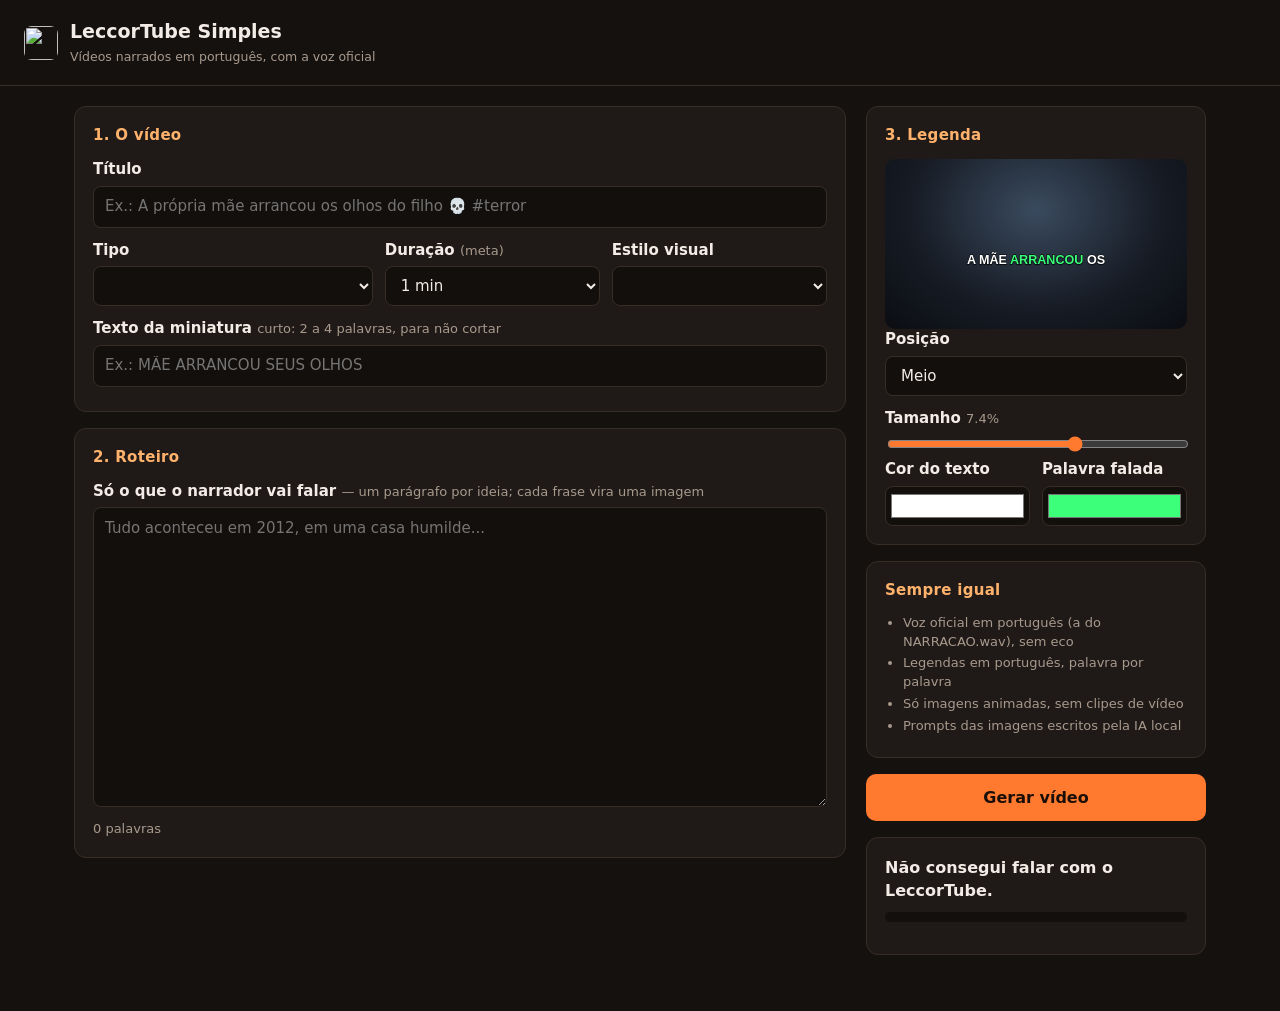
==== simples/index.html @ 1c22ff1b "feat: adiciona a escolha da posição da legenda no LeccorTube Simples" ====
<!doctype html>
<html lang="pt-BR">
<head>
<meta charset="utf-8">
<meta name="viewport" content="width=device-width, initial-scale=1">
<title>LeccorTube Simples</title>
<link rel="icon" href="http://127.0.0.1:7860/static/brand/favicon.png">
<style>
  :root {
    --bg: #14110f; --card: #1f1a17; --line: #362d27; --txt: #f3ece6; --mut: #a8998d;
    --acc: #ff7a2f; --acc2: #ffb26b; --ok: #3cff7a; --err: #ff5d5d;
  }
  * { box-sizing: border-box; }
  body { margin: 0; background: var(--bg); color: var(--txt); font: 15px/1.45 "Segoe UI", system-ui, sans-serif; }
  header { display: flex; align-items: center; gap: 12px; padding: 18px 24px; border-bottom: 1px solid var(--line); }
  header img { width: 34px; height: 34px; border-radius: 8px; }
  header h1 { font-size: 19px; margin: 0; }
  header small { color: var(--mut); }
  main { display: grid; grid-template-columns: minmax(0, 1fr) 340px; gap: 20px; max-width: 1180px; margin: 0 auto; padding: 20px 24px 40px; }
  @media (max-width: 900px) { main { grid-template-columns: 1fr; } }
  .card { background: var(--card); border: 1px solid var(--line); border-radius: 12px; padding: 18px; margin-bottom: 16px; }
  .card h2 { font-size: 15px; margin: 0 0 12px; color: var(--acc2); letter-spacing: .3px; }
  label { display: block; font-weight: 600; margin: 12px 0 5px; }
  label:first-of-type { margin-top: 0; }
  .hint { color: var(--mut); font-weight: 400; font-size: 13px; }
  input[type=text], input[type=number], select, textarea {
    width: 100%; background: #120f0d; color: var(--txt); border: 1px solid var(--line); border-radius: 8px;
    padding: 9px 11px; font: inherit; }
  textarea { min-height: 300px; resize: vertical; line-height: 1.55; }
  input:focus, select:focus, textarea:focus { outline: 2px solid var(--acc); outline-offset: -1px; }
  .row { display: grid; grid-template-columns: 1fr 1fr; gap: 12px; }
  .row3 { display: grid; grid-template-columns: 1.3fr 1fr 1fr; gap: 12px; align-items: end; }
  .meta { display: flex; justify-content: space-between; margin-top: 6px; font-size: 13px; color: var(--mut); }
  .warn { color: var(--acc2); }
  .bad { color: var(--err); }
  input[type=color] { width: 100%; height: 40px; border: 1px solid var(--line); border-radius: 8px; background: #120f0d; padding: 3px; }
  input[type=range] { width: 100%; accent-color: var(--acc); }
  .preview { position: relative; aspect-ratio: 9/16; max-height: 420px; margin: 0 auto; border-radius: 10px; overflow: hidden;
    background: radial-gradient(ellipse at 50% 30%, #3a4a5e 0%, #161b24 60%, #0b0d12 100%); }
  .preview.wide { aspect-ratio: 16/9; max-height: none; }
  .cap { position: absolute; left: 6%; right: 6%; top: 50%; transform: translateY(-50%); text-align: center;
    font-family: "Montserrat", "Arial Black", "Segoe UI", sans-serif; font-weight: 900; text-transform: uppercase; line-height: 1.1;
    -webkit-text-stroke: .06em #000; paint-order: stroke fill; text-shadow: 0 .06em .12em rgba(0,0,0,.6); }
  button { font: inherit; font-weight: 700; border: 0; border-radius: 10px; padding: 12px 18px; cursor: pointer; }
  .go { width: 100%; background: var(--acc); color: #1a0f08; font-size: 16px; }
  .go:disabled { opacity: .5; cursor: not-allowed; }
  .sec { background: #2a221d; color: var(--txt); border: 1px solid var(--line); }
  .bar { height: 10px; background: #120f0d; border-radius: 6px; overflow: hidden; margin: 10px 0 6px; }
  .bar i { display: block; height: 100%; width: 0; background: linear-gradient(90deg, var(--acc), var(--acc2)); transition: width .4s; }
  .fase { font-weight: 700; font-size: 16px; }
  .log { font: 12px/1.5 Consolas, monospace; color: var(--mut); white-space: pre-wrap; max-height: 160px; overflow: auto; margin-top: 8px; }
  .fixo { font-size: 13px; color: var(--mut); margin: 0; padding-left: 18px; }
  .fixo li { margin: 3px 0; }
  .acts { display: flex; gap: 8px; margin-top: 10px; }
  .acts button { flex: 1; }
  .hidden { display: none !important; }
</style>
</head>
<body>
<header>
  <img src="http://127.0.0.1:7860/static/brand/app_icon.png" alt="">
  <div><h1>LeccorTube Simples</h1><small>Vídeos narrados em português, com a voz oficial</small></div>
</header>
<main>
  <section>
    <div class="card">
      <h2>1. O vídeo</h2>
      <label for="titulo">Título</label>
      <input type="text" id="titulo" placeholder="Ex.: A própria mãe arrancou os olhos do filho 💀 #terror">
      <div class="row3" style="margin-top:12px">
        <div><label for="tipo">Tipo</label><select id="tipo"></select></div>
        <div><label for="duracao">Duração <span class="hint">(meta)</span></label>
          <select id="duracao">
            <option value="30">30 s</option><option value="60" selected>1 min</option><option value="90">1 min 30</option>
            <option value="120">2 min</option><option value="180">3 min</option><option value="300">5 min</option>
            <option value="600">10 min</option>
          </select></div>
        <div><label for="estilo">Estilo visual</label><select id="estilo"></select></div>
      </div>
      <label for="miniatura">Texto da miniatura <span class="hint">curto: 2 a 4 palavras, para não cortar</span></label>
      <input type="text" id="miniatura" placeholder="Ex.: MÃE ARRANCOU SEUS OLHOS">
      <div class="meta"><span id="miniInfo"></span></div>
    </div>
    <div class="card">
      <h2>2. Roteiro</h2>
      <label for="roteiro">Só o que o narrador vai falar <span class="hint">— um parágrafo por ideia; cada frase vira uma imagem</span></label>
      <textarea id="roteiro" placeholder="Tudo aconteceu em 2012, em uma casa humilde..."></textarea>
      <div class="meta"><span id="palavras">0 palavras</span><span id="estimativa"></span></div>
    </div>
  </section>

  <aside>
    <div class="card">
      <h2>3. Legenda</h2>
      <div class="preview" id="prev"><div class="cap" id="cap">a mãe <span id="capHi">arrancou</span> os</div></div>
      <label for="pos">Posição</label>
      <select id="pos">
        <option value="bottom">Embaixo</option><option value="middle" selected>Meio</option><option value="top">Em cima</option>
      </select>
      <label for="tam">Tamanho <span class="hint" id="tamV"></span></label>
      <input type="range" id="tam" min="3" max="10" step="0.2" value="7.4">
      <div class="row">
        <div><label for="cor">Cor do texto</label><input type="color" id="cor" value="#ffffff"></div>
        <div><label for="dest">Palavra falada</label><input type="color" id="dest" value="#3cff7a"></div>
      </div>
    </div>
    <div class="card">
      <h2>Sempre igual</h2>
      <ul class="fixo">
        <li>Voz oficial em português (a do NARRACAO.wav), sem eco</li>
        <li>Legendas em português, palavra por palavra</li>
        <li>Só imagens animadas, sem clipes de vídeo</li>
        <li>Prompts das imagens escritos pela IA local</li>
      </ul>
    </div>
    <button class="go" id="go">Gerar vídeo</button>
    <div class="card hidden" id="st" style="margin-top:16px">
      <div class="fase" id="fase"></div>
      <div class="bar"><i id="barra"></i></div>
      <div class="meta"><span id="msg"></span><span id="tempo"></span></div>
      <div class="log" id="log"></div>
      <div class="acts hidden" id="acts">
        <button class="sec" onclick="abrir('video')">Abrir vídeo</button>
        <button class="sec" onclick="abrir('pasta')">Abrir pasta</button>
      </div>
    </div>
  </aside>
</main>
<script>
const $ = s => document.querySelector(s);
let PPS = 3.2, timer = null;

const fmt = s => s >= 60 ? `${Math.floor(s / 60)} min ${String(Math.round(s % 60)).padStart(2, "0")} s` : `${Math.round(s)} s`;

async function carregar() {
  try {
    const o = await (await fetch("/api/opcoes")).json();
    PPS = o.palavras_por_seg;
    $("#tipo").innerHTML = o.tipos.map(t => `<option value="${t.id}" ${t.id === "short" ? "selected" : ""}>${tipoPt(t)}</option>`).join("");
    $("#estilo").innerHTML = o.estilos.map(s => `<option value="${s.id}" ${s.id === "anime_dark" ? "selected" : ""}>${s.nome}</option>`).join("");
  } catch (e) { $("#fase").textContent = "Não consegui falar com o LeccorTube."; $("#st").classList.remove("hidden"); }
  restaurar(); atualizar(); status();
}
function tipoPt(t) {
  return ({short: "Short vertical (9:16)", mystery: "Terror e mistério", story: "História curta", documentary: "Documentário",
    bedtime: "História para dormir", sleep: "Relaxar / dormir", meditation: "Meditação"})[t.id] || t.nome;
}

function atualizar() {
  const txt = $("#roteiro").value.trim(), n = txt ? txt.split(/\s+/).length : 0;
  const est = n / PPS, meta = +$("#duracao").value;
  $("#palavras").textContent = `${n} palavras`;
  if (!n) { $("#estimativa").textContent = ""; }
  else {
    const dif = est / meta, el = $("#estimativa");
    el.className = dif > 1.25 || dif < 0.6 ? "warn" : "";
    el.textContent = `~${fmt(est)} narrados` + (dif > 1.25 ? ` · passa da meta (${fmt(meta)})` : dif < 0.6 ? ` · bem menor que a meta (${fmt(meta)})` : "");
  }
  const mini = $("#miniatura").value.trim(), pal = mini ? mini.split(/\s+/).length : 0;
  $("#miniInfo").textContent = mini ? `${pal} palavra${pal === 1 ? "" : "s"}, ${mini.length} letras` : "";
  $("#miniInfo").className = pal > 4 || mini.length > 26 ? "warn" : "";
  if (pal > 4 || mini.length > 26) $("#miniInfo").textContent += " · pode cortar na miniatura";
  const t = +$("#tam").value;
  $("#tamV").textContent = `${t.toFixed(1)}%`;
  $("#prev").classList.toggle("wide", $("#tipo").value !== "short");
  const h = $("#prev").clientHeight || 420;
  $("#cap").style.fontSize = `${h * t / 100}px`;
  $("#cap").style.color = $("#cor").value;
  $("#capHi").style.color = $("#dest").value;
  // mesmas alturas que o render do app usa (medidas em /api/captions/preview)
  $("#cap").style.top = {bottom: "73%", middle: "60%", top: "24%"}[$("#pos").value] || "60%";
  salvar();
}

const CAMPOS = ["titulo", "tipo", "duracao", "estilo", "miniatura", "roteiro", "pos", "tam", "cor", "dest"];
function salvar() { try { localStorage.setItem("lts", JSON.stringify(Object.fromEntries(CAMPOS.map(c => [c, $("#" + c).value])))); } catch (e) {} }
function restaurar() {
  try { const d = JSON.parse(localStorage.getItem("lts") || "{}"); CAMPOS.forEach(c => { if (d[c] != null && $("#" + c)) $("#" + c).value = d[c]; }); } catch (e) {}
}

async function gerar() {
  const body = {
    titulo: $("#titulo").value, tipo: $("#tipo").value, duracao: +$("#duracao").value, estilo: $("#estilo").value,
    miniatura: $("#miniatura").value, roteiro: $("#roteiro").value,
    legenda_tamanho: +$("#tam").value, legenda_cor: $("#cor").value, legenda_destaque: $("#dest").value,
    legenda_posicao: $("#pos").value,
  };
  if (!body.titulo.trim() || !body.roteiro.trim()) { alert("Preencha o título e o roteiro."); return; }
  $("#go").disabled = true;
  const r = await fetch("/api/gerar", {method: "POST", headers: {"Content-Type": "application/json"}, body: JSON.stringify(body)});
  if (!r.ok) { alert((await r.json()).detail || "Erro ao começar"); $("#go").disabled = false; return; }
  status();
}

async function status() {
  clearTimeout(timer);
  let t;
  try { t = await (await fetch("/api/status")).json(); } catch (e) { timer = setTimeout(status, 4000); return; }
  if (!t.fase) { $("#go").disabled = false; return; }
  $("#st").classList.remove("hidden");
  $("#fase").textContent = t.fase === "Erro" ? "Erro" : t.fase;
  $("#fase").className = "fase" + (t.fase === "Erro" ? " bad" : "");
  $("#barra").style.width = `${Math.round((t.progresso || 0) * 100)}%`;
  $("#msg").textContent = t.erro || t.mensagem || "";
  $("#tempo").textContent = fmt(t.decorrido || 0);
  $("#log").textContent = (t.log || []).join("\n");
  $("#acts").classList.toggle("hidden", t.fase !== "Pronto");
  $("#go").disabled = !!t.ativo;
  if (t.ativo) timer = setTimeout(status, 2000);
}
async function abrir(o) { await fetch("/api/abrir", {method: "POST", headers: {"Content-Type": "application/json"}, body: JSON.stringify({o})}); }

CAMPOS.forEach(c => $("#" + c).addEventListener("input", atualizar));
window.addEventListener("resize", atualizar);
$("#go").addEventListener("click", gerar);
carregar();
</script>
</body>
</html>
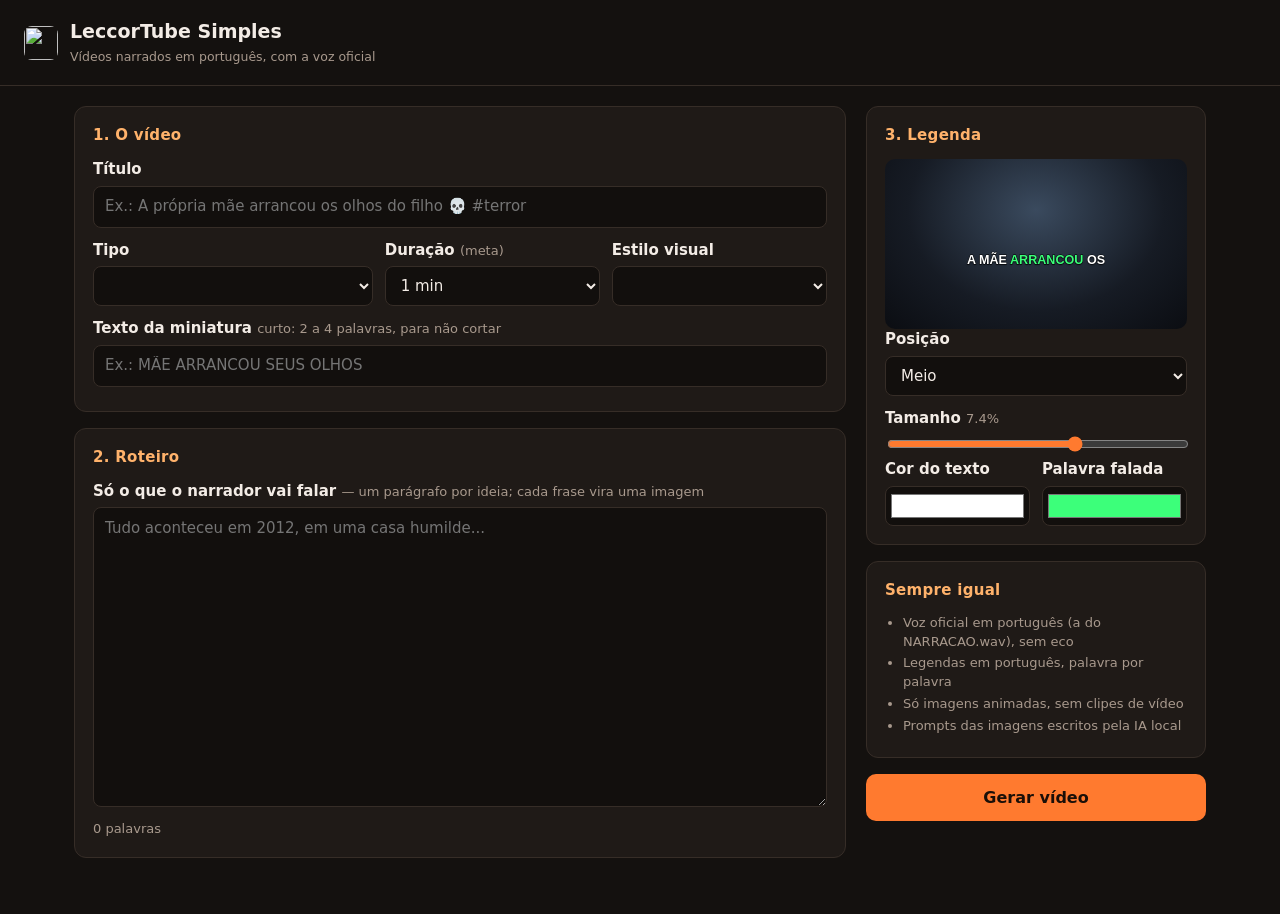
==== commit 98b8b10c: "feat: mostra o progresso da geração numa janela central com fundo desfocado" ====
--- a/simples/index.html
+++ b/simples/index.html
@@ -45,10 +45,27 @@
   .go { width: 100%; background: var(--acc); color: #1a0f08; font-size: 16px; }
   .go:disabled { opacity: .5; cursor: not-allowed; }
   .sec { background: #2a221d; color: var(--txt); border: 1px solid var(--line); }
-  .bar { height: 10px; background: #120f0d; border-radius: 6px; overflow: hidden; margin: 10px 0 6px; }
-  .bar i { display: block; height: 100%; width: 0; background: linear-gradient(90deg, var(--acc), var(--acc2)); transition: width .4s; }
-  .fase { font-weight: 700; font-size: 16px; }
-  .log { font: 12px/1.5 Consolas, monospace; color: var(--mut); white-space: pre-wrap; max-height: 160px; overflow: auto; margin-top: 8px; }
+  .ov { position: fixed; inset: 0; z-index: 50; display: flex; align-items: center; justify-content: center; padding: 16px;
+    background: rgba(10, 8, 7, .55); backdrop-filter: blur(12px) saturate(.8); -webkit-backdrop-filter: blur(12px) saturate(.8);
+    animation: aparece .25s ease-out; }
+  @keyframes aparece { from { opacity: 0; } }
+  .ovc { width: min(520px, 100%); background: rgba(31, 26, 23, .92); border: 1px solid var(--line); border-radius: 18px;
+    padding: 28px 28px 22px; box-shadow: 0 24px 80px rgba(0, 0, 0, .55); text-align: center; }
+  .pct { font-size: 64px; font-weight: 800; line-height: 1; font-variant-numeric: tabular-nums;
+    background: linear-gradient(90deg, var(--acc), var(--acc2)); -webkit-background-clip: text; background-clip: text; color: transparent; }
+  .ovc .titulo { color: var(--mut); font-size: 13px; margin: 6px 0 14px; white-space: nowrap; overflow: hidden; text-overflow: ellipsis; }
+  .bar { height: 14px; background: #120f0d; border-radius: 8px; overflow: hidden; margin: 14px 0 8px; border: 1px solid var(--line); }
+  .bar i { display: block; height: 100%; width: 0; background: linear-gradient(90deg, var(--acc), var(--acc2)); transition: width .6s ease; }
+  .ovc.ok .bar i { background: var(--ok); }
+  .ovc.erro .bar i { background: var(--err); }
+  .fase { font-weight: 700; font-size: 17px; }
+  .passos { list-style: none; padding: 0; margin: 16px 0 0; display: flex; flex-wrap: wrap; gap: 6px; justify-content: center; }
+  .passos li { font-size: 12px; padding: 4px 9px; border-radius: 999px; border: 1px solid var(--line); color: var(--mut); }
+  .passos li.feito { color: var(--ok); border-color: rgba(60, 255, 122, .35); }
+  .passos li.agora { color: #1a0f08; background: var(--acc); border-color: var(--acc); font-weight: 700; }
+  .log { font: 12px/1.5 Consolas, monospace; color: var(--mut); white-space: pre-wrap; max-height: 110px; overflow: auto; margin-top: 12px; text-align: left; }
+  .ovc .acts { margin-top: 18px; }
+  .ovc .acts .go { flex: 1.3; }
   .fixo { font-size: 13px; color: var(--mut); margin: 0; padding-left: 18px; }
   .fixo li { margin: 3px 0; }
   .acts { display: flex; gap: 8px; margin-top: 10px; }
@@ -114,18 +131,26 @@
       </ul>
     </div>
     <button class="go" id="go">Gerar vídeo</button>
-    <div class="card hidden" id="st" style="margin-top:16px">
-      <div class="fase" id="fase"></div>
-      <div class="bar"><i id="barra"></i></div>
-      <div class="meta"><span id="msg"></span><span id="tempo"></span></div>
-      <div class="log" id="log"></div>
-      <div class="acts hidden" id="acts">
-        <button class="sec" onclick="abrir('video')">Abrir vídeo</button>
-        <button class="sec" onclick="abrir('pasta')">Abrir pasta</button>
-      </div>
-    </div>
   </aside>
 </main>
+
+<div class="ov hidden" id="ov" role="dialog" aria-modal="true" aria-labelledby="pct">
+  <div class="ovc" id="ovc">
+    <div class="pct" id="pct">0%</div>
+    <div class="titulo" id="ovTitulo"></div>
+    <div class="fase" id="fase"></div>
+    <div class="bar"><i id="barra"></i></div>
+    <div class="meta"><span id="msg"></span><span id="tempo"></span></div>
+    <ol class="passos" id="passos"></ol>
+    <div class="log hidden" id="log"></div>
+    <div class="acts hidden" id="acts">
+      <button class="go" onclick="abrir('video')">Abrir vídeo</button>
+      <button class="sec" onclick="abrir('pasta')">Abrir pasta</button>
+      <button class="sec" onclick="fechar()">Fechar</button>
+    </div>
+    <div class="acts hidden" id="actsErro"><button class="sec" onclick="fechar()">Fechar</button></div>
+  </div>
+</div>
 <script>
 const $ = s => document.querySelector(s);
 let PPS = 3.2, timer = null;
@@ -138,7 +163,7 @@
     PPS = o.palavras_por_seg;
     $("#tipo").innerHTML = o.tipos.map(t => `<option value="${t.id}" ${t.id === "short" ? "selected" : ""}>${tipoPt(t)}</option>`).join("");
     $("#estilo").innerHTML = o.estilos.map(s => `<option value="${s.id}" ${s.id === "anime_dark" ? "selected" : ""}>${s.nome}</option>`).join("");
-  } catch (e) { $("#fase").textContent = "Não consegui falar com o LeccorTube."; $("#st").classList.remove("hidden"); }
+  } catch (e) { alert("Não consegui falar com o LeccorTube. Feche esta página e abra de novo pelo LeccorTube Simples.bat."); }
   restaurar(); atualizar(); status();
 }
 function tipoPt(t) {
@@ -189,25 +214,59 @@
   $("#go").disabled = true;
   const r = await fetch("/api/gerar", {method: "POST", headers: {"Content-Type": "application/json"}, body: JSON.stringify(body)});
   if (!r.ok) { alert((await r.json()).detail || "Erro ao começar"); $("#go").disabled = false; return; }
+  ABRIU = true; FECHADO = null;
   status();
 }
 
+let FECHADO = null, ABRIU = false;  // geração cuja janela o usuário fechou; se esta página iniciou uma
 async function status() {
   clearTimeout(timer);
   let t;
   try { t = await (await fetch("/api/status")).json(); } catch (e) { timer = setTimeout(status, 4000); return; }
-  if (!t.fase) { $("#go").disabled = false; return; }
-  $("#st").classList.remove("hidden");
-  $("#fase").textContent = t.fase === "Erro" ? "Erro" : t.fase;
-  $("#fase").className = "fase" + (t.fase === "Erro" ? " bad" : "");
-  $("#barra").style.width = `${Math.round((t.progresso || 0) * 100)}%`;
-  $("#msg").textContent = t.erro || t.mensagem || "";
+  $("#go").disabled = !!t.ativo;
+  if (t.ativo) ABRIU = true;  // página recarregada no meio: continua mostrando até o fim
+  // mostra a janela durante a geração e no fim dela (se foi iniciada aqui), até o usuário fechar
+  const mostrar = t.fase && (t.ativo || ABRIU) && FECHADO !== t.inicio;
+  $("#ov").classList.toggle("hidden", !mostrar);
+  if (!mostrar) return;
+  const pronto = t.fase === "Pronto", erro = t.fase === "Erro";
+  $("#ovc").className = "ovc" + (pronto ? " ok" : erro ? " erro" : "");
+  $("#pct").textContent = `${t.geral || 0}%`;
+  $("#ovTitulo").textContent = t.titulo || "";
+  $("#fase").textContent = pronto ? "Vídeo pronto!" : erro ? "Algo deu errado" : `${t.fase}…`;
+  $("#barra").style.width = `${t.geral || 0}%`;
+  $("#msg").textContent = erro ? "" : msgPt(t.mensagem || "");
   $("#tempo").textContent = fmt(t.decorrido || 0);
-  $("#log").textContent = (t.log || []).join("\n");
-  $("#acts").classList.toggle("hidden", t.fase !== "Pronto");
-  $("#go").disabled = !!t.ativo;
-  if (t.ativo) timer = setTimeout(status, 2000);
-}
+  const lst = t.etapas || [], at = t.etapa == null ? (pronto ? lst.length + 1 : -1) : t.etapa;
+  $("#passos").innerHTML = lst.map((n, i) => {  // etapa i da lista = FASES[i + 1] no servidor ("Na fila" não aparece)
+    const c = i + 1 < at ? "feito" : i + 1 === at ? "agora" : "";
+    return `<li class="${c}">${CURTO[n] || n}</li>`;
+  }).join("");
+  $("#log").classList.toggle("hidden", !erro);
+  $("#log").textContent = erro ? `${t.erro || ""}\n\n${(t.log || []).join("\n")}` : "";
+  $("#acts").classList.toggle("hidden", !pronto);
+  $("#actsErro").classList.toggle("hidden", !erro);
+  if (t.ativo) timer = setTimeout(status, 1500);
+  else FIM = t.inicio;
+}
+let FIM = null;
+const CURTO = {"Preparando": "Preparar", "Criando o projeto": "Projeto", "Escrevendo os prompts das imagens (IA local)": "Prompts",
+  "Narrando com a voz oficial": "Narração", "Finalizando a voz": "Voz", "Gerando as imagens": "Imagens",
+  "Montando o vídeo": "Montagem", "Exportando": "Exportar"};
+// mensagens de progresso que vêm do app em inglês
+const MSG = [
+  [/^Image (\d+)\/(\d+), about (\d+)m (\d+)s left/, (m, a, b, mi, s) => `Imagem ${a} de ${b} · faltam ~${+mi ? mi + " min " : ""}${s} s`],
+  [/^Generating (\d+) images?/, (m, n) => `Gerando ${n} imagens`],
+  [/^Starting ComfyUI/, () => "Ligando o gerador de imagens (na 1ª vez leva ~1 min)"],
+  [/^Rendering (\S+) \/ (\S+)/, (m, a, b) => `Montando ${a} de ${b}`],
+  [/^Mixing audio/, () => "Mixando o áudio"],
+  [/^Waiting in queue/, () => "Na fila"],
+  [/^Body check/, () => "Conferindo as imagens"],
+  [/^Voice done/, () => "Voz pronta"], [/^Video ready/, () => "Vídeo montado"], [/^Export ready/, () => "Exportado"],
+  [/^Hook and originality check/, () => "Conferindo o gancho e a originalidade"],
+];
+function msgPt(m) { for (const [re, f] of MSG) { const r = m.match(re); if (r) return f(...r); } return m; }
+function fechar() { FECHADO = FIM; ABRIU = false; $("#ov").classList.add("hidden"); }
 async function abrir(o) { await fetch("/api/abrir", {method: "POST", headers: {"Content-Type": "application/json"}, body: JSON.stringify({o})}); }
 
 CAMPOS.forEach(c => $("#" + c).addEventListener("input", atualizar));
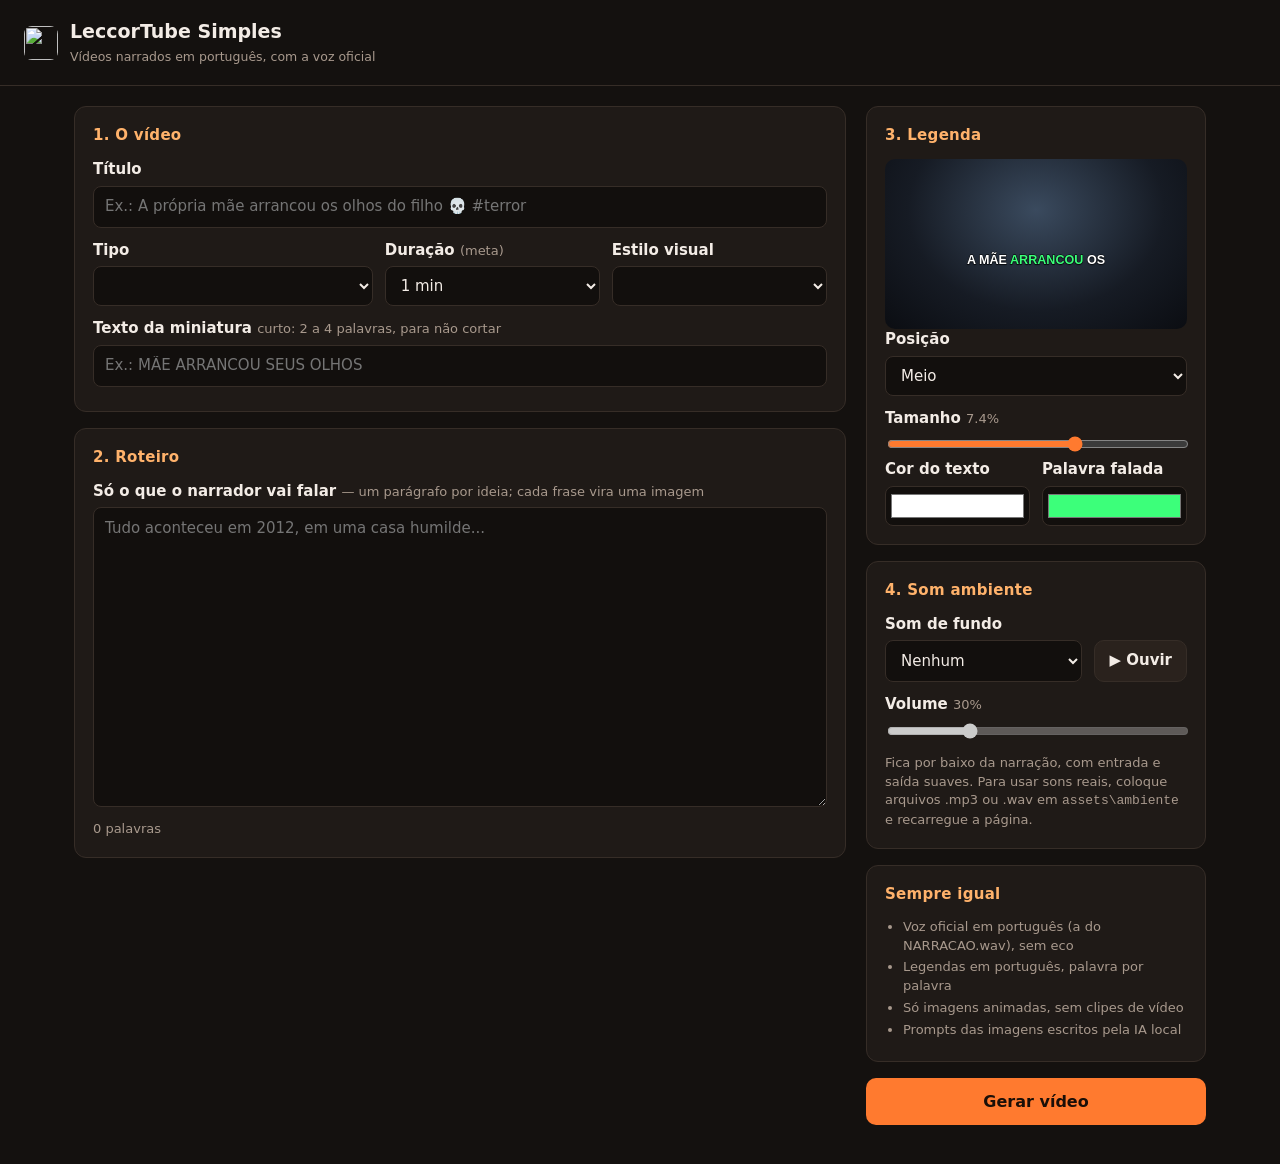
==== commit fef65327: "feat: adiciona som ambiente de fundo com volume no LeccorTube Simples" ====
--- a/simples/index.html
+++ b/simples/index.html
@@ -122,6 +122,18 @@
       </div>
     </div>
     <div class="card">
+      <h2>4. Som ambiente</h2>
+      <label for="amb">Som de fundo</label>
+      <div class="row" style="grid-template-columns: 1fr auto">
+        <select id="amb"><option value="">Nenhum</option></select>
+        <button class="sec" id="ouvir" type="button" style="padding:9px 14px">▶ Ouvir</button>
+      </div>
+      <label for="ambVol">Volume <span class="hint" id="ambVolV"></span></label>
+      <input type="range" id="ambVol" min="5" max="100" step="5" value="30">
+      <div class="hint" style="margin-top:8px">Fica por baixo da narração, com entrada e saída suaves. Para usar sons reais, coloque arquivos .mp3 ou .wav em <code id="pastaAmb" style="word-break:break-all">assets\ambiente</code> e recarregue a página.</div>
+      <audio id="player" loop></audio>
+    </div>
+    <div class="card">
       <h2>Sempre igual</h2>
       <ul class="fixo">
         <li>Voz oficial em português (a do NARRACAO.wav), sem eco</li>
@@ -155,6 +167,7 @@
 const $ = s => document.querySelector(s);
 let PPS = 3.2, timer = null;
 
+const esc = s => String(s).replace(/[&<>"]/g, c => ({"&": "&amp;", "<": "&lt;", ">": "&gt;", '"': "&quot;"})[c]);
 const fmt = s => s >= 60 ? `${Math.floor(s / 60)} min ${String(Math.round(s % 60)).padStart(2, "0")} s` : `${Math.round(s)} s`;
 
 async function carregar() {
@@ -163,6 +176,8 @@
     PPS = o.palavras_por_seg;
     $("#tipo").innerHTML = o.tipos.map(t => `<option value="${t.id}" ${t.id === "short" ? "selected" : ""}>${tipoPt(t)}</option>`).join("");
     $("#estilo").innerHTML = o.estilos.map(s => `<option value="${s.id}" ${s.id === "anime_dark" ? "selected" : ""}>${s.nome}</option>`).join("");
+    $("#amb").innerHTML = `<option value="">Nenhum</option>` + o.ambientes.map(a => `<option value="${esc(a.id)}">${esc(a.nome)}</option>`).join("");
+    $("#pastaAmb").textContent = o.pasta_ambiente;
   } catch (e) { alert("Não consegui falar com o LeccorTube. Feche esta página e abra de novo pelo LeccorTube Simples.bat."); }
   restaurar(); atualizar(); status();
 }
@@ -192,12 +207,26 @@
   $("#cap").style.fontSize = `${h * t / 100}px`;
   $("#cap").style.color = $("#cor").value;
   $("#capHi").style.color = $("#dest").value;
+  $("#ambVolV").textContent = `${$("#ambVol").value}%`;
+  $("#ambVol").disabled = $("#ouvir").disabled = !$("#amb").value;
+  $("#player").volume = volOuvir();
   // mesmas alturas que o render do app usa (medidas em /api/captions/preview)
   $("#cap").style.top = {bottom: "73%", middle: "60%", top: "24%"}[$("#pos").value] || "60%";
   salvar();
 }
 
-const CAMPOS = ["titulo", "tipo", "duracao", "estilo", "miniatura", "roteiro", "pos", "tam", "cor", "dest"];
+const CAMPOS = ["titulo", "tipo", "duracao", "estilo", "miniatura", "roteiro", "pos", "tam", "cor", "dest", "amb", "ambVol"];
+
+// prévia do som ambiente: mesma curva da mixagem (100% = -6 dB; volume em dB proporcional ao slider)
+function volOuvir() { const v = +$("#ambVol").value; return Math.min(1, Math.pow(10, (-6 + 20 * Math.log10(Math.max(v, 1) / 100)) / 20)); }
+function ouvir() {
+  const p = $("#player");
+  if (!p.paused) { p.pause(); $("#ouvir").textContent = "▶ Ouvir"; return; }
+  p.src = `/api/ambiente/ouvir?id=${encodeURIComponent($("#amb").value)}`;
+  p.volume = volOuvir(); p.play(); $("#ouvir").textContent = "■ Parar";
+}
+$("#ouvir").addEventListener("click", ouvir);
+$("#amb").addEventListener("change", () => { if (!$("#player").paused) { $("#player").pause(); ouvir(); } });
 function salvar() { try { localStorage.setItem("lts", JSON.stringify(Object.fromEntries(CAMPOS.map(c => [c, $("#" + c).value])))); } catch (e) {} }
 function restaurar() {
   try { const d = JSON.parse(localStorage.getItem("lts") || "{}"); CAMPOS.forEach(c => { if (d[c] != null && $("#" + c)) $("#" + c).value = d[c]; }); } catch (e) {}
@@ -208,7 +237,7 @@
     titulo: $("#titulo").value, tipo: $("#tipo").value, duracao: +$("#duracao").value, estilo: $("#estilo").value,
     miniatura: $("#miniatura").value, roteiro: $("#roteiro").value,
     legenda_tamanho: +$("#tam").value, legenda_cor: $("#cor").value, legenda_destaque: $("#dest").value,
-    legenda_posicao: $("#pos").value,
+    legenda_posicao: $("#pos").value, ambiente: $("#amb").value, ambiente_volume: +$("#ambVol").value,
   };
   if (!body.titulo.trim() || !body.roteiro.trim()) { alert("Preencha o título e o roteiro."); return; }
   $("#go").disabled = true;
@@ -252,7 +281,7 @@
 let FIM = null;
 const CURTO = {"Preparando": "Preparar", "Criando o projeto": "Projeto", "Escrevendo os prompts das imagens (IA local)": "Prompts",
   "Narrando com a voz oficial": "Narração", "Finalizando a voz": "Voz", "Gerando as imagens": "Imagens",
-  "Montando o vídeo": "Montagem", "Exportando": "Exportar"};
+  "Montando o vídeo": "Montagem", "Exportando": "Exportar", "Adicionando o som ambiente": "Ambiente"};
 // mensagens de progresso que vêm do app em inglês
 const MSG = [
   [/^Image (\d+)\/(\d+), about (\d+)m (\d+)s left/, (m, a, b, mi, s) => `Imagem ${a} de ${b} · faltam ~${+mi ? mi + " min " : ""}${s} s`],
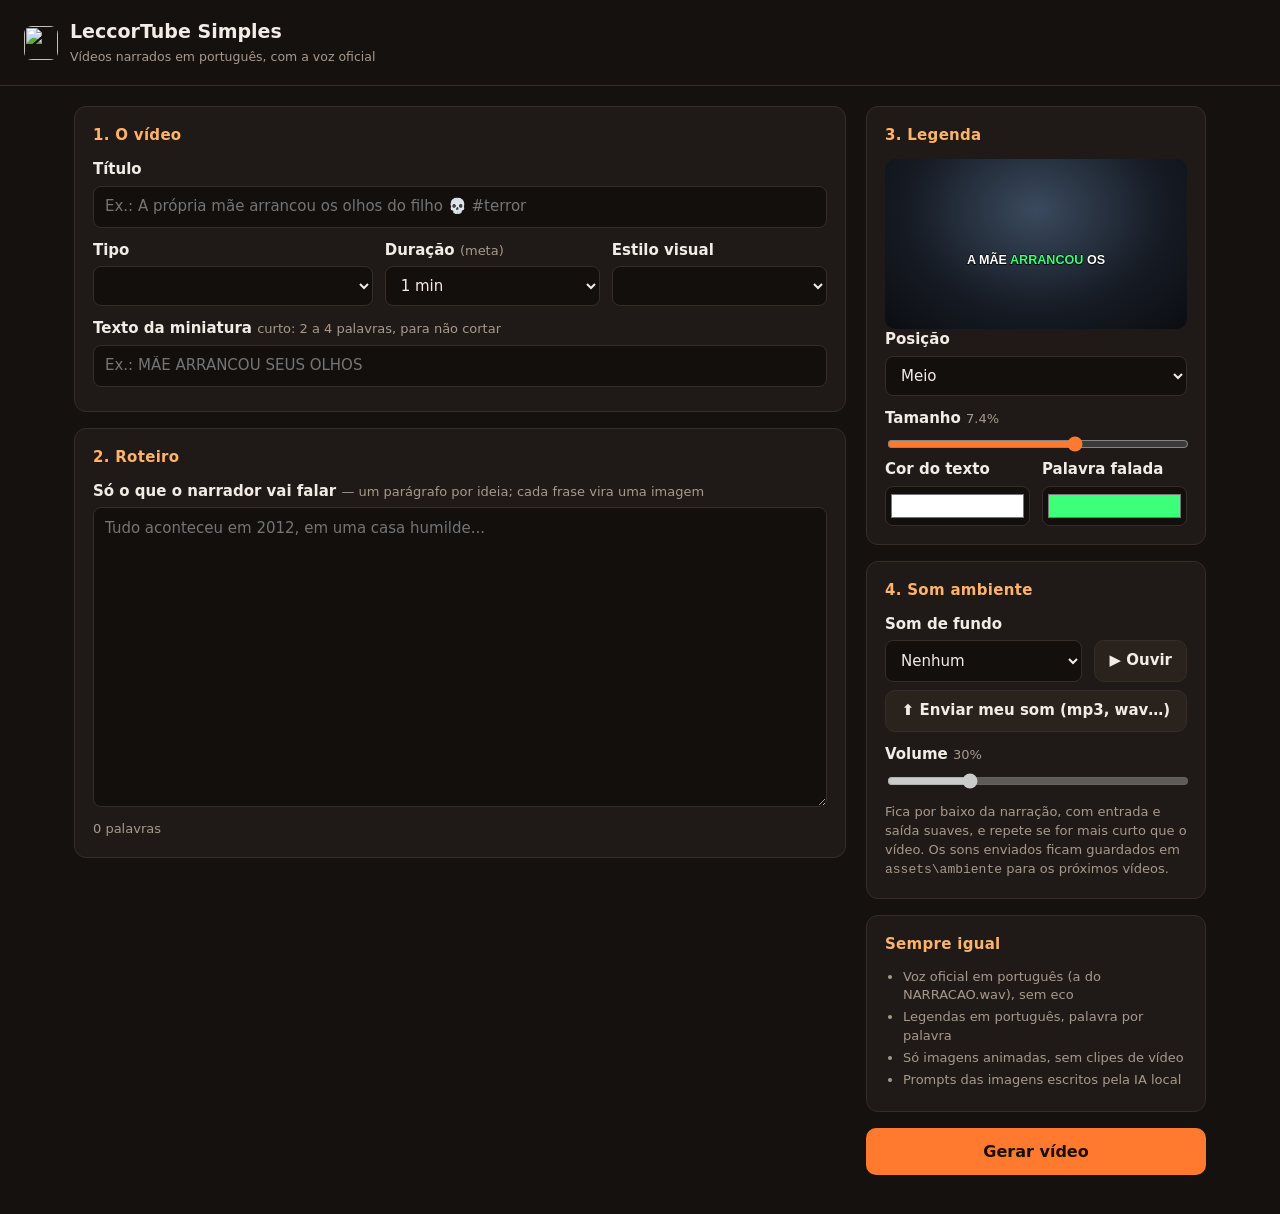
==== commit da930da1: "feat: permite enviar um som ambiente próprio no LeccorTube Simples" ====
--- a/simples/index.html
+++ b/simples/index.html
@@ -128,9 +128,12 @@
         <select id="amb"><option value="">Nenhum</option></select>
         <button class="sec" id="ouvir" type="button" style="padding:9px 14px">▶ Ouvir</button>
       </div>
+      <button class="sec" id="enviar" type="button" style="width:100%;margin-top:8px;padding:9px 14px">⬆ Enviar meu som (mp3, wav…)</button>
+      <input type="file" id="arquivoAmb" accept=".mp3,.wav,.ogg,.flac,.m4a,audio/*" class="hidden">
+      <div class="hint" id="envioMsg" style="margin-top:6px"></div>
       <label for="ambVol">Volume <span class="hint" id="ambVolV"></span></label>
       <input type="range" id="ambVol" min="5" max="100" step="5" value="30">
-      <div class="hint" style="margin-top:8px">Fica por baixo da narração, com entrada e saída suaves. Para usar sons reais, coloque arquivos .mp3 ou .wav em <code id="pastaAmb" style="word-break:break-all">assets\ambiente</code> e recarregue a página.</div>
+      <div class="hint" style="margin-top:8px">Fica por baixo da narração, com entrada e saída suaves, e repete se for mais curto que o vídeo. Os sons enviados ficam guardados em <code id="pastaAmb" style="word-break:break-all">assets\ambiente</code> para os próximos vídeos.</div>
       <audio id="player" loop></audio>
     </div>
     <div class="card">
@@ -176,7 +179,7 @@
     PPS = o.palavras_por_seg;
     $("#tipo").innerHTML = o.tipos.map(t => `<option value="${t.id}" ${t.id === "short" ? "selected" : ""}>${tipoPt(t)}</option>`).join("");
     $("#estilo").innerHTML = o.estilos.map(s => `<option value="${s.id}" ${s.id === "anime_dark" ? "selected" : ""}>${s.nome}</option>`).join("");
-    $("#amb").innerHTML = `<option value="">Nenhum</option>` + o.ambientes.map(a => `<option value="${esc(a.id)}">${esc(a.nome)}</option>`).join("");
+    listarAmb(o.ambientes);
     $("#pastaAmb").textContent = o.pasta_ambiente;
   } catch (e) { alert("Não consegui falar com o LeccorTube. Feche esta página e abra de novo pelo LeccorTube Simples.bat."); }
   restaurar(); atualizar(); status();
@@ -226,6 +229,29 @@
   p.volume = volOuvir(); p.play(); $("#ouvir").textContent = "■ Parar";
 }
 $("#ouvir").addEventListener("click", ouvir);
+
+function listarAmb(lista) {
+  const meus = lista.filter(a => a.id.startsWith("user:")), prontos = lista.filter(a => !a.id.startsWith("user:"));
+  const opt = a => `<option value="${esc(a.id)}">${esc(a.nome)}</option>`;
+  $("#amb").innerHTML = `<option value="">Nenhum</option>`
+    + (meus.length ? `<optgroup label="Meus sons">${meus.map(opt).join("")}</optgroup>` : "")
+    + `<optgroup label="Sons prontos">${prontos.map(opt).join("")}</optgroup>`;
+}
+$("#enviar").addEventListener("click", () => $("#arquivoAmb").click());
+$("#arquivoAmb").addEventListener("change", async () => {
+  const f = $("#arquivoAmb").files[0]; if (!f) return;
+  const msg = $("#envioMsg"); msg.className = "hint"; msg.textContent = `Enviando ${f.name}…`;
+  $("#enviar").disabled = true;
+  try {
+    const fd = new FormData(); fd.append("arquivo", f);
+    const r = await fetch("/api/ambiente/enviar", {method: "POST", body: fd}), d = await r.json();
+    if (!r.ok) throw new Error(d.detail || "Falha no envio");
+    listarAmb(d.ambientes); $("#amb").value = d.id;
+    msg.className = "hint"; msg.textContent = `"${d.nome}" adicionado e selecionado.`;
+    atualizar();
+  } catch (e) { msg.className = "bad"; msg.textContent = e.message; }
+  $("#enviar").disabled = false; $("#arquivoAmb").value = "";
+});
 $("#amb").addEventListener("change", () => { if (!$("#player").paused) { $("#player").pause(); ouvir(); } });
 function salvar() { try { localStorage.setItem("lts", JSON.stringify(Object.fromEntries(CAMPOS.map(c => [c, $("#" + c).value])))); } catch (e) {} }
 function restaurar() {
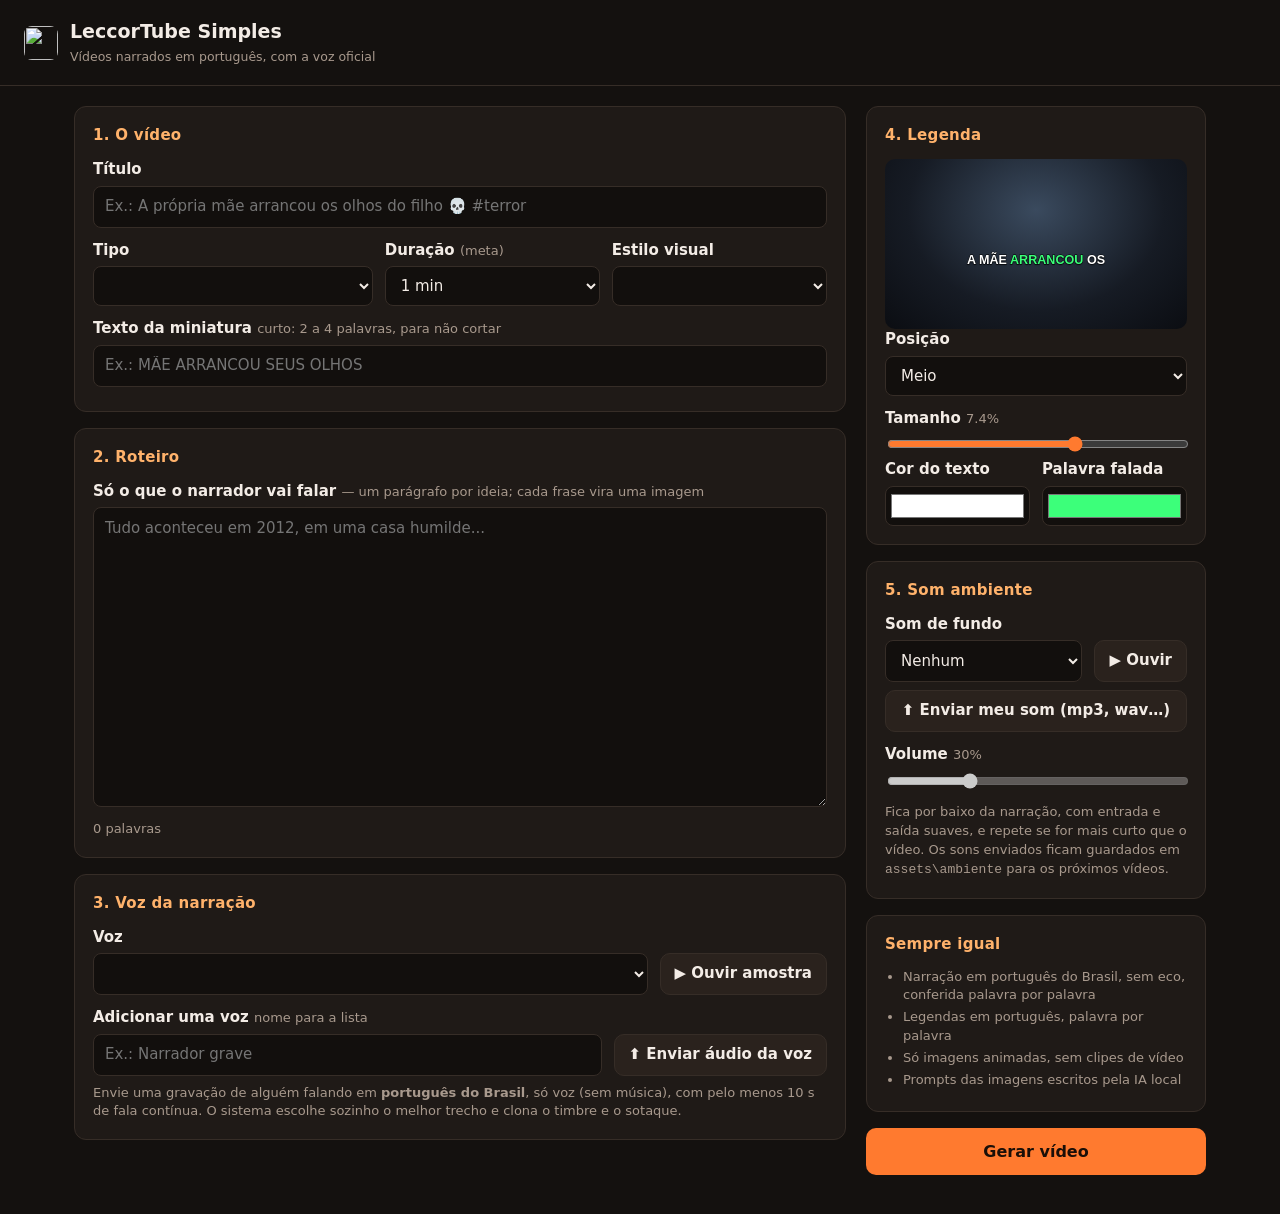
==== commit a56e8be8: "docs: registra as vozes escolhidas para o LeccorTube Simples" ====
--- a/simples/index.html
+++ b/simples/index.html
@@ -70,6 +70,10 @@
   .fixo li { margin: 3px 0; }
   .acts { display: flex; gap: 8px; margin-top: 10px; }
   .acts button { flex: 1; }
+  .estprev { display: flex; align-items: center; gap: 12px; margin-top: 12px; padding: 8px; border: 1px solid var(--line);
+    border-radius: 10px; background: #120f0d; }
+  .estprev img { width: 120px; aspect-ratio: 16/9; object-fit: cover; border-radius: 6px; background: #000; }
+  .estprev span { color: var(--mut); font-size: 13px; }
   .hidden { display: none !important; }
 </style>
 </head>
@@ -94,6 +98,8 @@
           </select></div>
         <div><label for="estilo">Estilo visual</label><select id="estilo"></select></div>
       </div>
+      <div class="hint" id="tipoDesc" style="margin-top:6px"></div>
+      <div class="estprev hidden" id="previaEstilo"><img alt="Exemplo do estilo visual"><span></span></div>
       <label for="miniatura">Texto da miniatura <span class="hint">curto: 2 a 4 palavras, para não cortar</span></label>
       <input type="text" id="miniatura" placeholder="Ex.: MÃE ARRANCOU SEUS OLHOS">
       <div class="meta"><span id="miniInfo"></span></div>
@@ -104,11 +110,28 @@
       <textarea id="roteiro" placeholder="Tudo aconteceu em 2012, em uma casa humilde..."></textarea>
       <div class="meta"><span id="palavras">0 palavras</span><span id="estimativa"></span></div>
     </div>
+    <div class="card">
+      <h2>3. Voz da narração</h2>
+      <label for="voz">Voz</label>
+      <div class="row" style="grid-template-columns: 1fr auto">
+        <select id="voz"></select>
+        <button class="sec" id="ouvirVoz" type="button" style="padding:9px 14px">▶ Ouvir amostra</button>
+      </div>
+      <div class="hint" id="vozMsg" style="margin-top:6px"></div>
+      <div class="row" style="grid-template-columns: 1fr auto; margin-top:12px; align-items:end">
+        <div><label for="nomeVoz">Adicionar uma voz <span class="hint">nome para a lista</span></label>
+          <input type="text" id="nomeVoz" placeholder="Ex.: Narrador grave"></div>
+        <button class="sec" id="enviarVoz" type="button" style="padding:9px 14px">⬆ Enviar áudio da voz</button>
+      </div>
+      <input type="file" id="arquivoVoz" accept=".mp3,.wav,.ogg,.flac,.m4a,audio/*" class="hidden">
+      <div class="hint" style="margin-top:8px">Envie uma gravação de alguém falando em <b>português do Brasil</b>, só voz (sem música), com pelo menos 10 s de fala contínua. O sistema escolhe sozinho o melhor trecho e clona o timbre e o sotaque.</div>
+      <audio id="playerVoz"></audio>
+    </div>
   </section>
 
   <aside>
     <div class="card">
-      <h2>3. Legenda</h2>
+      <h2>4. Legenda</h2>
       <div class="preview" id="prev"><div class="cap" id="cap">a mãe <span id="capHi">arrancou</span> os</div></div>
       <label for="pos">Posição</label>
       <select id="pos">
@@ -122,7 +145,7 @@
       </div>
     </div>
     <div class="card">
-      <h2>4. Som ambiente</h2>
+      <h2>5. Som ambiente</h2>
       <label for="amb">Som de fundo</label>
       <div class="row" style="grid-template-columns: 1fr auto">
         <select id="amb"><option value="">Nenhum</option></select>
@@ -139,7 +162,7 @@
     <div class="card">
       <h2>Sempre igual</h2>
       <ul class="fixo">
-        <li>Voz oficial em português (a do NARRACAO.wav), sem eco</li>
+        <li>Narração em português do Brasil, sem eco, conferida palavra por palavra</li>
         <li>Legendas em português, palavra por palavra</li>
         <li>Só imagens animadas, sem clipes de vídeo</li>
         <li>Prompts das imagens escritos pela IA local</li>
@@ -168,7 +191,7 @@
 </div>
 <script>
 const $ = s => document.querySelector(s);
-let PPS = 3.2, timer = null;
+let PPS = 3.2, timer = null, ESTILOS = [], TIPOS = [];
 
 const esc = s => String(s).replace(/[&<>"]/g, c => ({"&": "&amp;", "<": "&lt;", ">": "&gt;", '"': "&quot;"})[c]);
 const fmt = s => s >= 60 ? `${Math.floor(s / 60)} min ${String(Math.round(s % 60)).padStart(2, "0")} s` : `${Math.round(s)} s`;
@@ -177,16 +200,17 @@
   try {
     const o = await (await fetch("/api/opcoes")).json();
     PPS = o.palavras_por_seg;
-    $("#tipo").innerHTML = o.tipos.map(t => `<option value="${t.id}" ${t.id === "short" ? "selected" : ""}>${tipoPt(t)}</option>`).join("");
-    $("#estilo").innerHTML = o.estilos.map(s => `<option value="${s.id}" ${s.id === "anime_dark" ? "selected" : ""}>${s.nome}</option>`).join("");
+    TIPOS = o.tipos;
+    $("#tipo").innerHTML = o.tipos.map(t => `<option value="${esc(t.id)}" title="${esc(t.desc)}" ${t.id === "short" ? "selected" : ""}>${esc(t.nome)}</option>`).join("");
+    ESTILOS = o.estilos;
+    const grupos = [...new Set(o.estilos.map(s => s.grupo))];  // na ordem do catálogo do app
+    $("#estilo").innerHTML = grupos.map(g => `<optgroup label="${esc(g)}">` + o.estilos.filter(s => s.grupo === g)
+      .map(s => `<option value="${esc(s.id)}" ${s.id === "anime_dark" ? "selected" : ""}>${esc(s.nome)}</option>`).join("") + `</optgroup>`).join("");
     listarAmb(o.ambientes);
+    listarVozes(o.vozes);
     $("#pastaAmb").textContent = o.pasta_ambiente;
   } catch (e) { alert("Não consegui falar com o LeccorTube. Feche esta página e abra de novo pelo LeccorTube Simples.bat."); }
   restaurar(); atualizar(); status();
-}
-function tipoPt(t) {
-  return ({short: "Short vertical (9:16)", mystery: "Terror e mistério", story: "História curta", documentary: "Documentário",
-    bedtime: "História para dormir", sleep: "Relaxar / dormir", meditation: "Meditação"})[t.id] || t.nome;
 }
 
 function atualizar() {
@@ -210,6 +234,12 @@
   $("#cap").style.fontSize = `${h * t / 100}px`;
   $("#cap").style.color = $("#cor").value;
   $("#capHi").style.color = $("#dest").value;
+  const tipo = TIPOS.find(t => t.id === $("#tipo").value);
+  $("#tipoDesc").textContent = tipo ? tipo.desc : "";
+  const estilo = ESTILOS.find(s => s.id === $("#estilo").value);
+  $("#previaEstilo").classList.toggle("hidden", !(estilo && estilo.previa));
+  if (estilo && estilo.previa && $("#previaEstilo img").getAttribute("src") !== estilo.previa) $("#previaEstilo img").src = estilo.previa;
+  if (estilo) $("#previaEstilo span").textContent = `${estilo.grupo} · ${estilo.nome}`;
   $("#ambVolV").textContent = `${$("#ambVol").value}%`;
   $("#ambVol").disabled = $("#ouvir").disabled = !$("#amb").value;
   $("#player").volume = volOuvir();
@@ -218,7 +248,46 @@
   salvar();
 }
 
-const CAMPOS = ["titulo", "tipo", "duracao", "estilo", "miniatura", "roteiro", "pos", "tam", "cor", "dest", "amb", "ambVol"];
+const CAMPOS = ["titulo", "tipo", "duracao", "estilo", "miniatura", "roteiro", "voz", "pos", "tam", "cor", "dest", "amb", "ambVol"];
+
+// ---- vozes de narração
+function listarVozes(lista) {
+  const atual = $("#voz").value;
+  $("#voz").innerHTML = lista.map(v => `<option value="${esc(v.id)}">${esc(v.nome)}</option>`).join("");
+  if (lista.some(v => v.id === atual)) $("#voz").value = atual;
+}
+async function ouvirVoz() {
+  const p = $("#playerVoz"), b = $("#ouvirVoz"), msg = $("#vozMsg");
+  if (!p.paused) { p.pause(); b.textContent = "▶ Ouvir amostra"; return; }
+  b.disabled = true; msg.className = "hint";
+  msg.textContent = "Preparando a amostra… na primeira vez de cada voz leva cerca de 1 minuto.";
+  try {
+    const r = await fetch(`/api/vozes/amostra?id=${encodeURIComponent($("#voz").value)}`);
+    if (!r.ok) throw new Error(await erroApi(r, "Não consegui gerar a amostra."));
+    p.src = URL.createObjectURL(await r.blob()); await p.play();
+    b.textContent = "■ Parar"; msg.textContent = "";
+  } catch (e) { msg.className = "bad"; msg.textContent = e.message; }
+  b.disabled = false;
+}
+$("#playerVoz").addEventListener("ended", () => { $("#ouvirVoz").textContent = "▶ Ouvir amostra"; });
+$("#voz").addEventListener("change", () => { $("#playerVoz").pause(); $("#ouvirVoz").textContent = "▶ Ouvir amostra"; $("#vozMsg").textContent = ""; });
+$("#ouvirVoz").addEventListener("click", ouvirVoz);
+$("#enviarVoz").addEventListener("click", () => $("#arquivoVoz").click());
+$("#arquivoVoz").addEventListener("change", async () => {
+  const f = $("#arquivoVoz").files[0]; if (!f) return;
+  const msg = $("#vozMsg"); msg.className = "hint"; msg.textContent = `Analisando ${f.name} e escolhendo o melhor trecho…`;
+  $("#enviarVoz").disabled = true;
+  try {
+    const fd = new FormData(); fd.append("arquivo", f); fd.append("nome", $("#nomeVoz").value || f.name.replace(/\.[^.]+$/, ""));
+    const r = await fetch("/api/vozes/enviar", {method: "POST", body: fd});
+    if (!r.ok) throw new Error(await erroApi(r, "Falha no envio da voz"));
+    const d = await r.json();
+    listarVozes(d.vozes); $("#voz").value = d.id; $("#nomeVoz").value = "";
+    msg.textContent = `Voz "${d.nome}" criada (trecho de ${d.duracao} s a partir de ${d.inicio} s) e selecionada. Clique em Ouvir amostra para testar.`;
+    salvar();
+  } catch (e) { msg.className = "bad"; msg.textContent = e.message; }
+  $("#enviarVoz").disabled = false; $("#arquivoVoz").value = "";
+});
 
 // prévia do som ambiente: mesma curva da mixagem (100% = -6 dB; volume em dB proporcional ao slider)
 function volOuvir() { const v = +$("#ambVol").value; return Math.min(1, Math.pow(10, (-6 + 20 * Math.log10(Math.max(v, 1) / 100)) / 20)); }
@@ -230,6 +299,16 @@
 }
 $("#ouvir").addEventListener("click", ouvir);
 
+// mensagem de erro em português para qualquer resposta do servidor (as do FastAPI vêm em inglês)
+async function erroApi(r, padrao) {
+  let d = null;
+  try { d = await r.json(); } catch (e) {}
+  if (d && typeof d.detail === "string") return d.detail;           // nossas mensagens (já em português)
+  if (d && Array.isArray(d.detail)) return "Algum campo está vazio ou inválido. Confira o formulário e tente de novo.";
+  if (r.status >= 500) return `${padrao} Erro interno no LeccorTube Simples (veja logs\\simples.log).`;
+  return padrao;
+}
+
 function listarAmb(lista) {
   const meus = lista.filter(a => a.id.startsWith("user:")), prontos = lista.filter(a => !a.id.startsWith("user:"));
   const opt = a => `<option value="${esc(a.id)}">${esc(a.nome)}</option>`;
@@ -244,8 +323,9 @@
   $("#enviar").disabled = true;
   try {
     const fd = new FormData(); fd.append("arquivo", f);
-    const r = await fetch("/api/ambiente/enviar", {method: "POST", body: fd}), d = await r.json();
-    if (!r.ok) throw new Error(d.detail || "Falha no envio");
+    const r = await fetch("/api/ambiente/enviar", {method: "POST", body: fd});
+    if (!r.ok) throw new Error(await erroApi(r, "Falha no envio"));
+    const d = await r.json();
     listarAmb(d.ambientes); $("#amb").value = d.id;
     msg.className = "hint"; msg.textContent = `"${d.nome}" adicionado e selecionado.`;
     atualizar();
@@ -264,11 +344,12 @@
     miniatura: $("#miniatura").value, roteiro: $("#roteiro").value,
     legenda_tamanho: +$("#tam").value, legenda_cor: $("#cor").value, legenda_destaque: $("#dest").value,
     legenda_posicao: $("#pos").value, ambiente: $("#amb").value, ambiente_volume: +$("#ambVol").value,
+    voz: $("#voz").value || "oficial",
   };
   if (!body.titulo.trim() || !body.roteiro.trim()) { alert("Preencha o título e o roteiro."); return; }
   $("#go").disabled = true;
   const r = await fetch("/api/gerar", {method: "POST", headers: {"Content-Type": "application/json"}, body: JSON.stringify(body)});
-  if (!r.ok) { alert((await r.json()).detail || "Erro ao começar"); $("#go").disabled = false; return; }
+  if (!r.ok) { alert(await erroApi(r, "Não consegui começar a gerar.")); $("#go").disabled = false; return; }
   ABRIU = true; FECHADO = null;
   status();
 }
@@ -290,7 +371,7 @@
   $("#ovTitulo").textContent = t.titulo || "";
   $("#fase").textContent = pronto ? "Vídeo pronto!" : erro ? "Algo deu errado" : `${t.fase}…`;
   $("#barra").style.width = `${t.geral || 0}%`;
-  $("#msg").textContent = erro ? "" : msgPt(t.mensagem || "");
+  $("#msg").textContent = erro ? "" : (t.mensagem || "");  // já vem traduzida pelo servidor
   $("#tempo").textContent = fmt(t.decorrido || 0);
   const lst = t.etapas || [], at = t.etapa == null ? (pronto ? lst.length + 1 : -1) : t.etapa;
   $("#passos").innerHTML = lst.map((n, i) => {  // etapa i da lista = FASES[i + 1] no servidor ("Na fila" não aparece)
@@ -306,21 +387,8 @@
 }
 let FIM = null;
 const CURTO = {"Preparando": "Preparar", "Criando o projeto": "Projeto", "Escrevendo os prompts das imagens (IA local)": "Prompts",
-  "Narrando com a voz oficial": "Narração", "Finalizando a voz": "Voz", "Gerando as imagens": "Imagens",
+  "Narrando o roteiro": "Narração", "Finalizando a voz": "Voz", "Gerando as imagens": "Imagens",
   "Montando o vídeo": "Montagem", "Exportando": "Exportar", "Adicionando o som ambiente": "Ambiente"};
-// mensagens de progresso que vêm do app em inglês
-const MSG = [
-  [/^Image (\d+)\/(\d+), about (\d+)m (\d+)s left/, (m, a, b, mi, s) => `Imagem ${a} de ${b} · faltam ~${+mi ? mi + " min " : ""}${s} s`],
-  [/^Generating (\d+) images?/, (m, n) => `Gerando ${n} imagens`],
-  [/^Starting ComfyUI/, () => "Ligando o gerador de imagens (na 1ª vez leva ~1 min)"],
-  [/^Rendering (\S+) \/ (\S+)/, (m, a, b) => `Montando ${a} de ${b}`],
-  [/^Mixing audio/, () => "Mixando o áudio"],
-  [/^Waiting in queue/, () => "Na fila"],
-  [/^Body check/, () => "Conferindo as imagens"],
-  [/^Voice done/, () => "Voz pronta"], [/^Video ready/, () => "Vídeo montado"], [/^Export ready/, () => "Exportado"],
-  [/^Hook and originality check/, () => "Conferindo o gancho e a originalidade"],
-];
-function msgPt(m) { for (const [re, f] of MSG) { const r = m.match(re); if (r) return f(...r); } return m; }
 function fechar() { FECHADO = FIM; ABRIU = false; $("#ov").classList.add("hidden"); }
 async function abrir(o) { await fetch("/api/abrir", {method: "POST", headers: {"Content-Type": "application/json"}, body: JSON.stringify({o})}); }
 
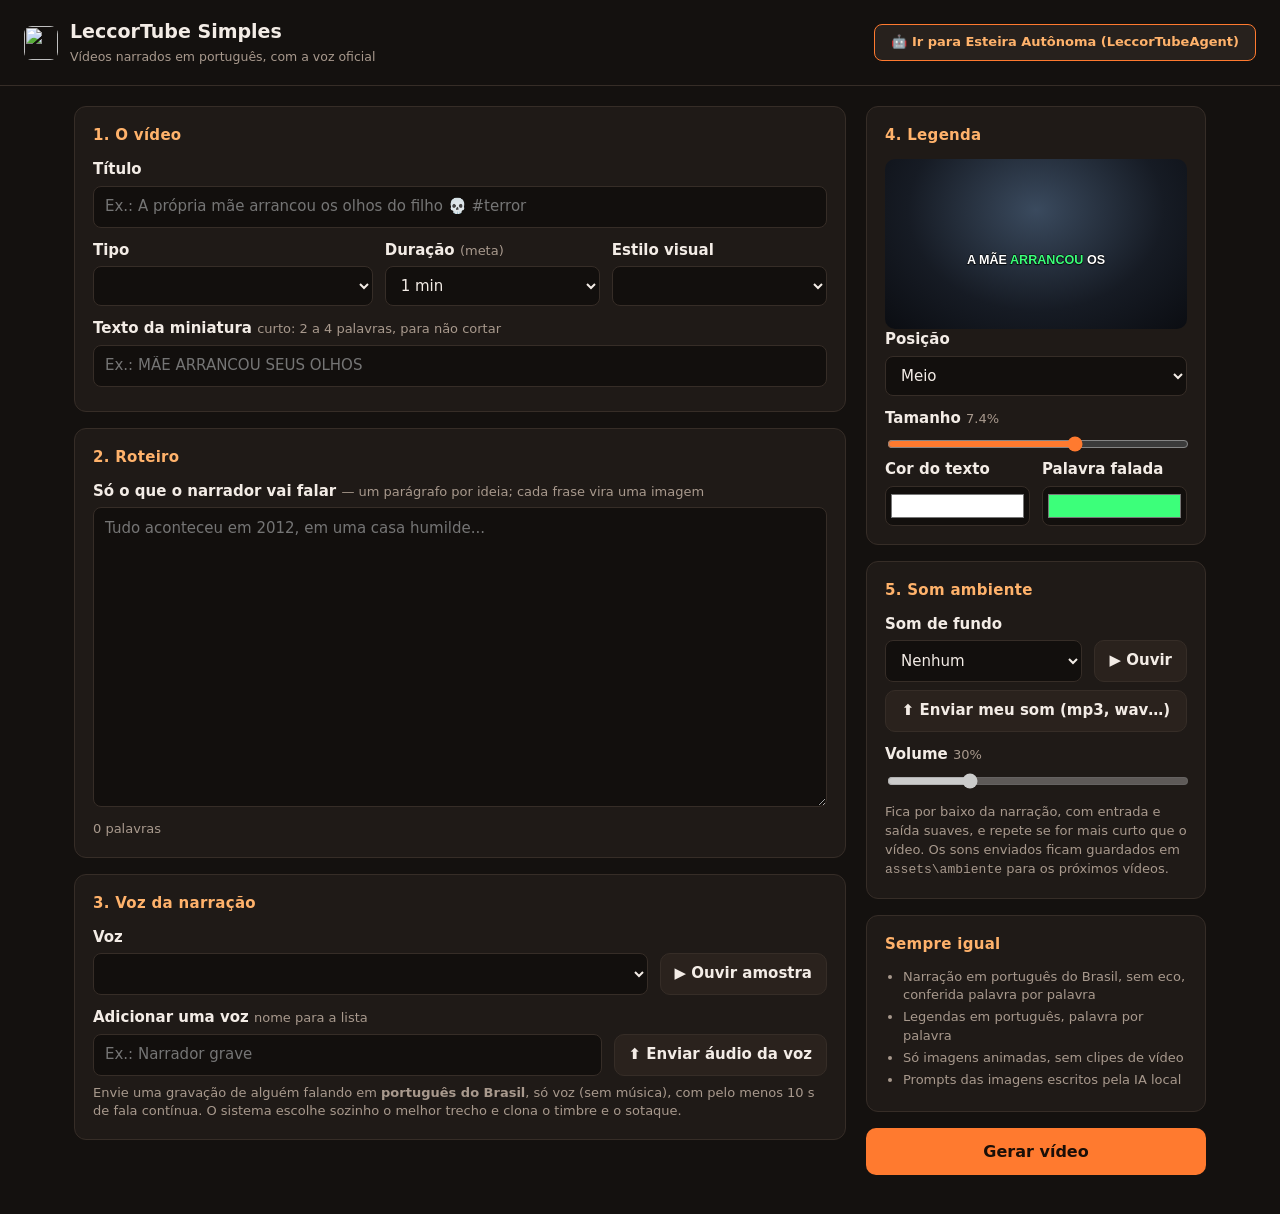
==== commit 88c7b5d6: "feat(pipeline): implementar esteira autonoma LeccorTubeAgent com interface unica em U" ====
--- a/simples/index.html
+++ b/simples/index.html
@@ -78,9 +78,16 @@
 </style>
 </head>
 <body>
-<header>
-  <img src="http://127.0.0.1:7860/static/brand/app_icon.png" alt="">
-  <div><h1>LeccorTube Simples</h1><small>Vídeos narrados em português, com a voz oficial</small></div>
+<header style="justify-content: space-between;">
+  <div style="display: flex; align-items: center; gap: 12px;">
+    <img src="http://127.0.0.1:7860/static/brand/app_icon.png" alt="">
+    <div><h1>LeccorTube Simples</h1><small>Vídeos narrados em português, com a voz oficial</small></div>
+  </div>
+  <div>
+    <a href="/agent" style="display: inline-flex; align-items: center; gap: 8px; background: #27211d; border: 1px solid #ff7a2f; color: #ffb26b; padding: 8px 16px; border-radius: 8px; text-decoration: none; font-weight: 600; font-size: 13px;">
+      🤖 Ir para Esteira Autônoma (LeccorTubeAgent)
+    </a>
+  </div>
 </header>
 <main>
   <section>
